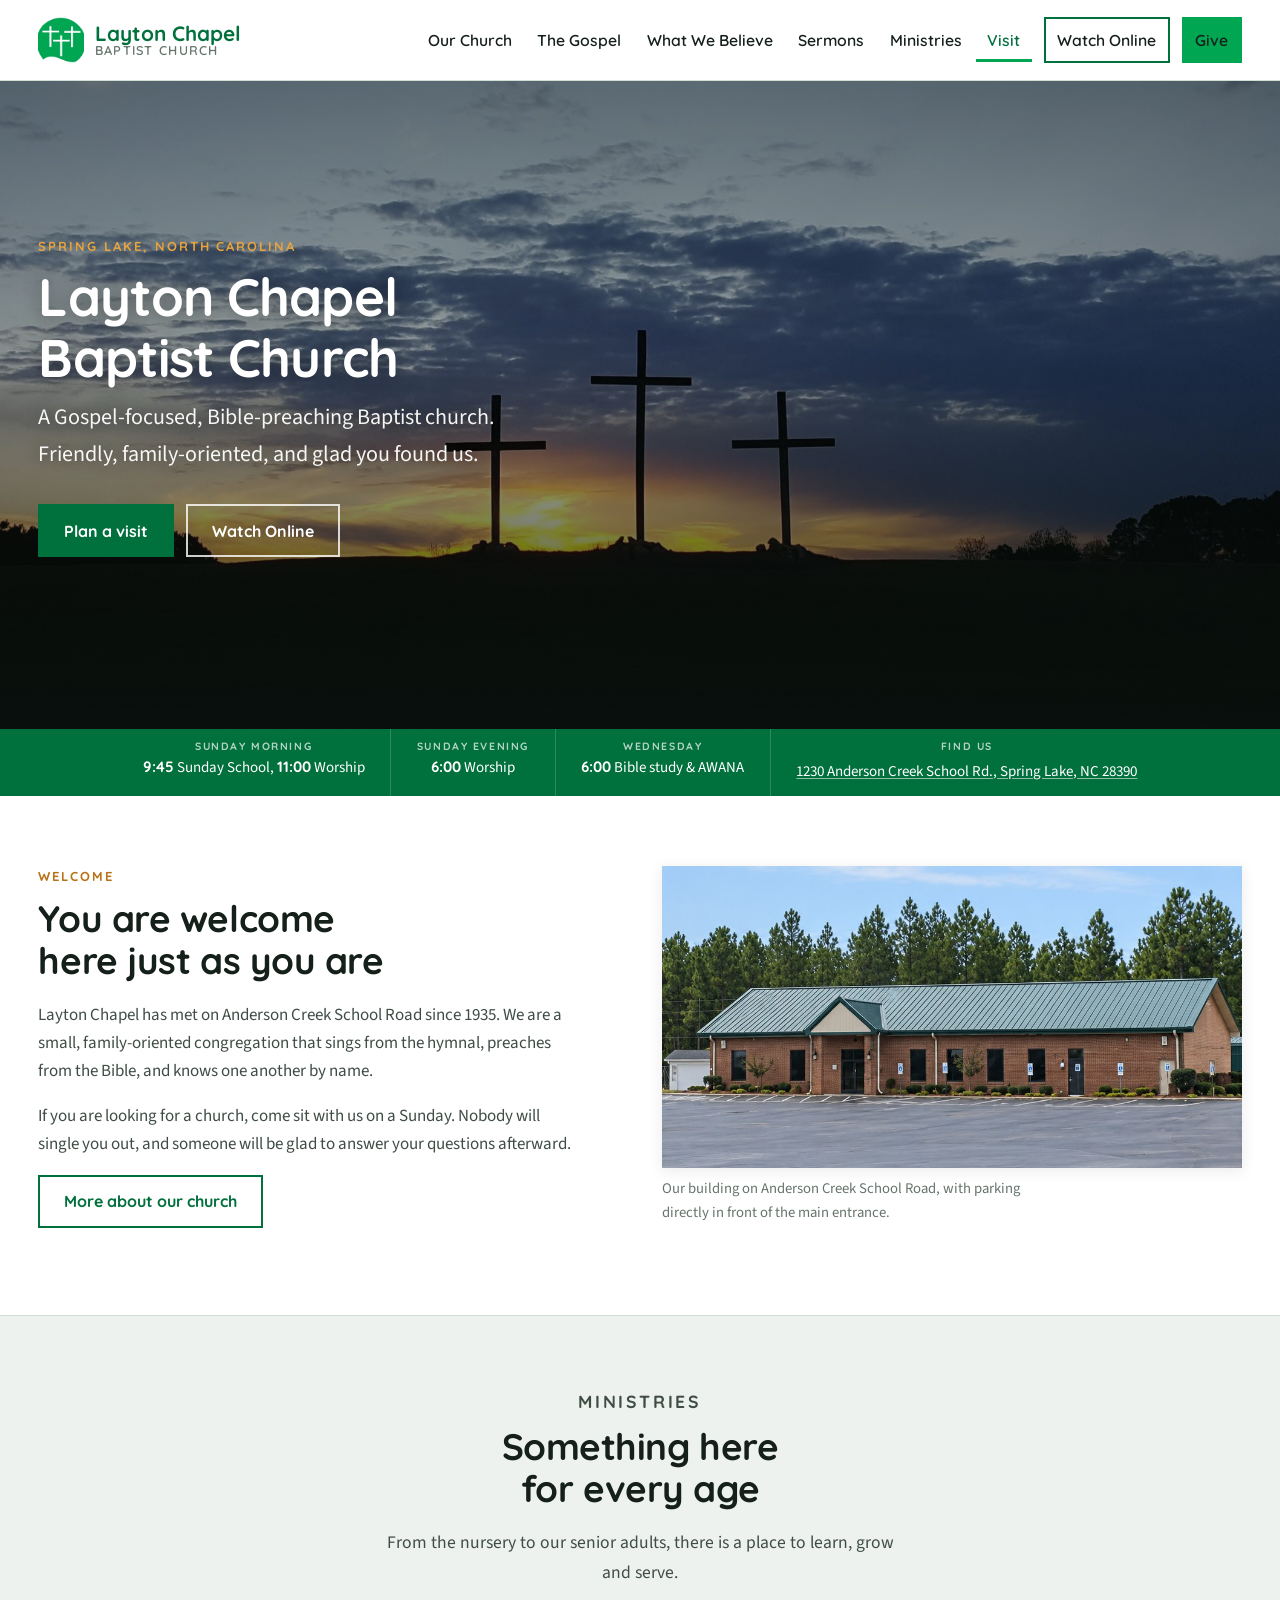
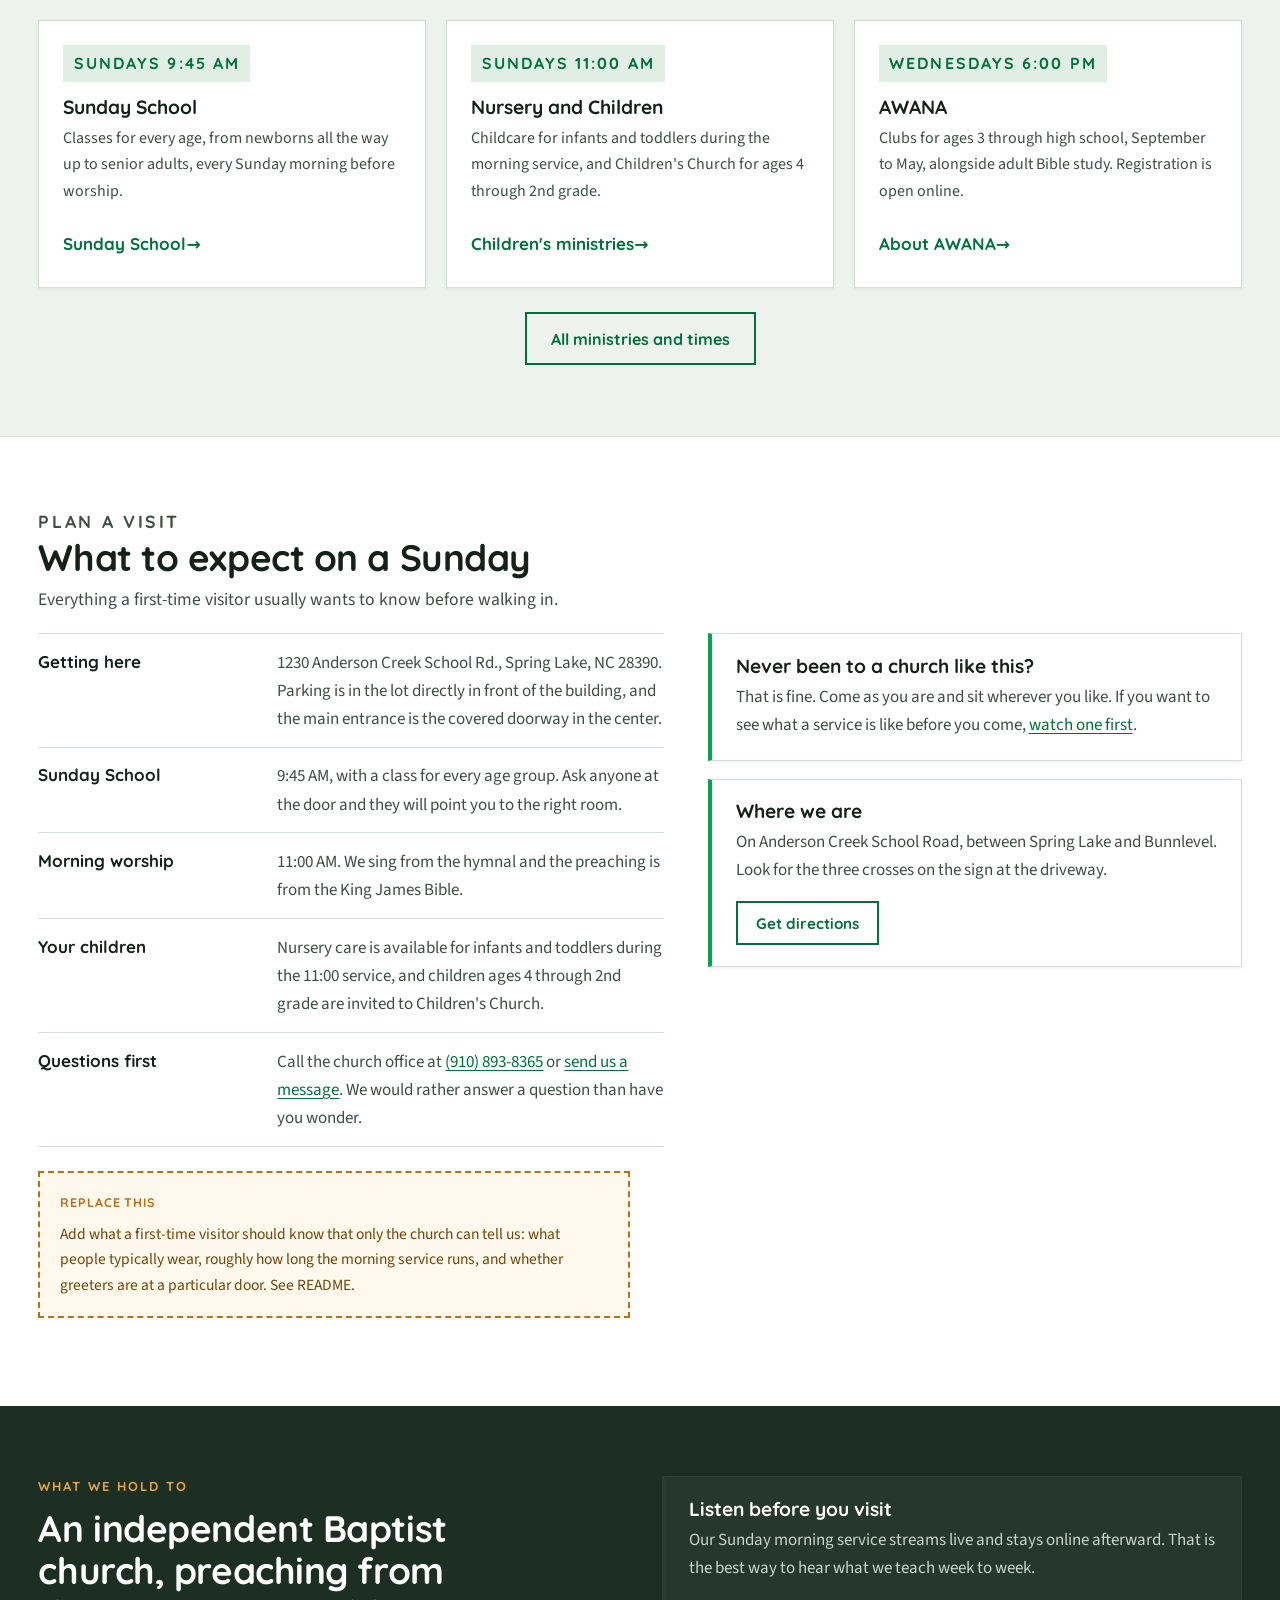
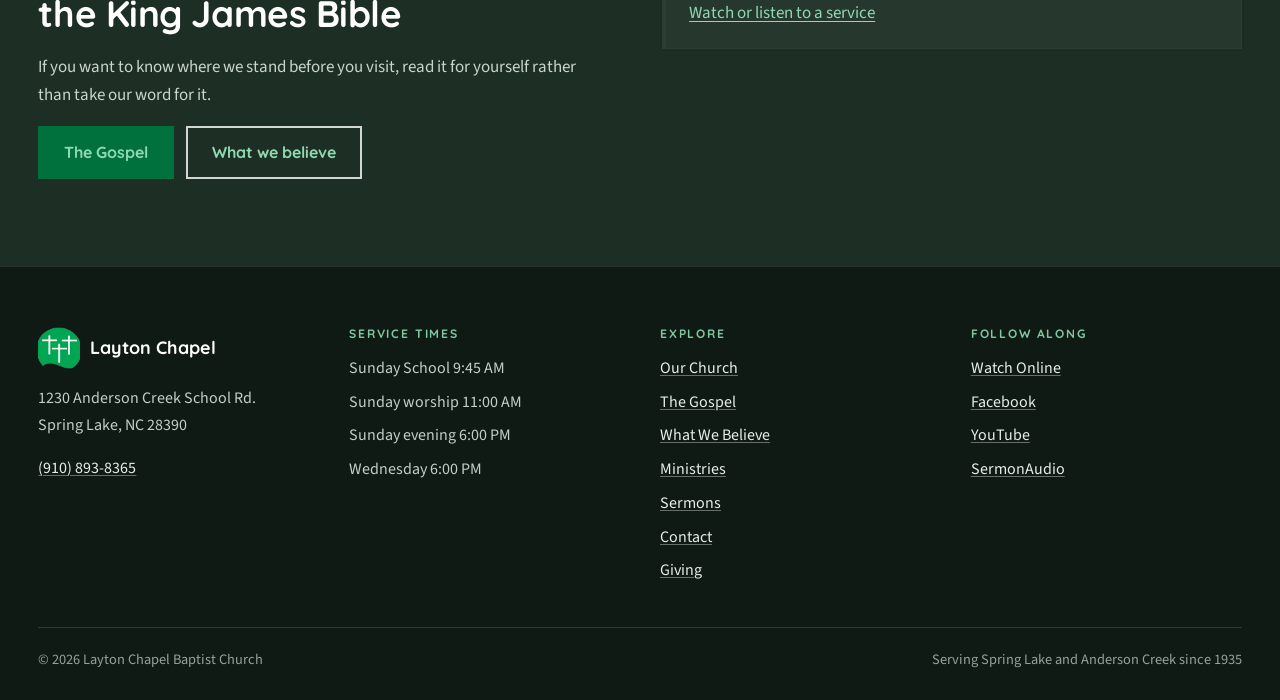
==== index.html @ 48e76364 "Use the new church front photograph on the homepage Replaces the shot cut out of a vignetted Faceboo" ====
<!DOCTYPE html>
<html lang="en">
<head>
<meta charset="utf-8">
<meta name="viewport" content="width=device-width, initial-scale=1">
<meta name="color-scheme" content="light">
<meta name="supported-color-schemes" content="light">
<title>Layton Chapel Baptist Church | Spring Lake, NC</title>
<meta name="description" content="A Gospel-focused, Bible-preaching Baptist church in Spring Lake, North Carolina. Sunday School at 9:45, morning worship at 11:00, evening worship at 6:00, and Wednesday Bible study and AWANA at 6:00.">
<link rel="canonical" href="https://www.laytonchapel.org/">
<meta property="og:type" content="website">
<meta property="og:site_name" content="Layton Chapel Baptist Church">
<meta property="og:title" content="Layton Chapel Baptist Church | Spring Lake, NC">
<meta property="og:description" content="A Gospel-focused, Bible-preaching Baptist church in Spring Lake, North Carolina. Service times, sermons, and how to plan a visit.">
<meta property="og:url" content="https://www.laytonchapel.org/">
<meta property="og:image" content="https://www.laytonchapel.org/img/og-image.jpg">
<meta name="twitter:card" content="summary_large_image">
<meta name="robots" content="noindex"><!-- REVIEW BUILD ONLY. Delete this line on every page before launch. -->
<link rel="icon" href="favicon.ico?v=2" sizes="any">
<link rel="apple-touch-icon" href="img/apple-touch-icon.png?v=2">
<link rel="preconnect" href="https://fonts.googleapis.com">
<link rel="preconnect" href="https://fonts.gstatic.com" crossorigin>
<link rel="stylesheet" href="https://fonts.googleapis.com/css2?family=Quicksand:wght@500;600;700&family=Source+Sans+3:ital,wght@0,400;0,600;0,700;1,400&display=swap">
<link rel="stylesheet" href="style.css?v=10">
<script type="application/ld+json">
{
  "@context": "https://schema.org",
  "@type": "Church",
  "@id": "https://www.laytonchapel.org/#church",
  "name": "Layton Chapel Baptist Church",
  "url": "https://www.laytonchapel.org/",
  "logo": "https://www.laytonchapel.org/img/logo-mark.png",
  "image": "https://www.laytonchapel.org/img/og-image.jpg",
  "telephone": "+1-910-893-8365",
  "foundingDate": "1935",
  "description": "A Gospel-focused, Bible-preaching Baptist church in Spring Lake, North Carolina.",
  "address": {
    "@type": "PostalAddress",
    "streetAddress": "1230 Anderson Creek School Rd.",
    "addressLocality": "Spring Lake",
    "addressRegion": "NC",
    "postalCode": "28390",
    "addressCountry": "US"
  },
  "geo": {
    "@type": "GeoCoordinates",
    "latitude": 35.2782778,
    "longitude": -78.9163153
  },
  "hasMap": "https://maps.google.com/maps?daddr=Layton+Chapel+Baptist+Church+1230+Anderson+Creek+School+Rd.+Spring+Lake,+NC+28390",
  "sameAs": [
    "https://www.youtube.com/@laytonchapelbaptistchurch",
    "https://www.facebook.com/LaytonChapelBaptistChurch/",
    "https://www.sermonaudio.com/broadcasters/lcbc1935"
  ],
  "openingHoursSpecification": [
    { "@type": "OpeningHoursSpecification", "dayOfWeek": "Sunday", "opens": "09:45", "closes": "10:45", "name": "Sunday School for all ages" },
    { "@type": "OpeningHoursSpecification", "dayOfWeek": "Sunday", "opens": "11:00", "closes": "12:15", "name": "Sunday morning worship" },
    { "@type": "OpeningHoursSpecification", "dayOfWeek": "Sunday", "opens": "18:00", "closes": "19:00", "name": "Sunday evening worship" },
    { "@type": "OpeningHoursSpecification", "dayOfWeek": "Wednesday", "opens": "18:00", "closes": "19:30", "name": "Adult Bible study and AWANA" }
  ]
}
</script>
</head>
<body>
<a class="skip-link" href="#main">Skip to content</a>

<header class="site-header">
  <div class="wrap header-inner">
    <a class="brand" href="index.html">
      <img class="brand-mark" src="img/logo-mark.png?v=2" alt="" width="46" height="46">
      <span class="brand-text"><strong>Layton Chapel</strong><span>Baptist Church</span></span>
    </a>
    <button class="nav-toggle" type="button" aria-expanded="false" aria-controls="site-nav" aria-label="Menu">
      <span class="nav-toggle-bars" aria-hidden="true"></span>
    </button>
    <nav class="site-nav" id="site-nav" aria-label="Main">
      <ul>
        <li><a href="our-church.html">Our Church</a></li>
        <li><a href="gospel.html">The Gospel</a></li>
        <li><a href="beliefs.html">What We Believe</a></li>
        <li><a href="sermons.html">Sermons</a></li>
        <li><a href="ministries.html">Ministries</a></li>
        <li><a href="index.html#visit" aria-current="page">Visit</a></li>
        <li class="nav-cta"><a class="btn btn-outline btn-sm watch-online" href="https://www.youtube.com/@laytonchapelbaptistchurch" target="_blank" rel="noopener">Watch Online</a></li>
        <li class="nav-cta"><a class="btn btn-give btn-sm" href="giving.html">Give</a></li>
      </ul>
    </nav>
  </div>
</header>

<main id="main">

  <section class="hero">
    <img class="hero-img" src="img/hero-crosses.jpg" alt="Three crosses standing on a rise at sunset" width="2055" height="1154" fetchpriority="high">
    <div class="hero-shade"></div>
    <div class="wrap hero-inner">
      <p class="eyebrow">Spring Lake, North Carolina</p>
      <h1>Layton Chapel Baptist Church</h1>
      <p class="hero-sub">A Gospel-focused, Bible-preaching Baptist church. Friendly, family-oriented, and glad you found us.</p>
      <div class="btn-row">
        <a class="btn btn-primary" href="#visit">Plan a visit</a>
        <a class="btn btn-ghost watch-online" href="https://www.youtube.com/@laytonchapelbaptistchurch" target="_blank" rel="noopener">Watch Online</a>
      </div>
    </div>
  </section>

  <section class="strip" aria-label="Service times and location">
    <div class="wrap">
      <div class="strip-grid">
        <div class="strip-cell">
          <h3>Sunday morning</h3>
          <p><b>9:45</b> Sunday School, <b>11:00</b> Worship</p>
        </div>
        <div class="strip-cell">
          <h3>Sunday evening</h3>
          <p><b>6:00</b> Worship</p>
        </div>
        <div class="strip-cell">
          <h3>Wednesday</h3>
          <p><b>6:00</b> Bible study &amp; AWANA</p>
        </div>
        <div class="strip-cell">
          <h3>Find us</h3>
          <p><a href="https://maps.google.com/maps?daddr=Layton+Chapel+Baptist+Church+1230+Anderson+Creek+School+Rd.+Spring+Lake,+NC+28390" target="_blank" rel="noopener">1230 Anderson Creek School Rd., Spring Lake, NC 28390</a></p>
        </div>
      </div>
    </div>
  </section>

  <section class="section">
    <div class="wrap split split-even">
      <div>
        <p class="eyebrow">Welcome</p>
        <h2>You are welcome here just as you are</h2>
        <p>Layton Chapel has met on Anderson Creek School Road since 1935. We are a small, family-oriented congregation that sings from the hymnal, preaches from the Bible, and knows one another by name.</p>
        <p>If you are looking for a church, come sit with us on a Sunday. Nobody will single you out, and someone will be glad to answer your questions afterward.</p>
        <div class="btn-row">
          <a class="btn btn-outline" href="our-church.html">More about our church</a>
        </div>
      </div>
      <div class="split-media">
        <figure class="figure">
          <img src="img/church-front.jpg" alt="The front of Layton Chapel Baptist Church, red brick with a green metal roof and a covered center entrance, with the parking lot in front" width="959" height="499" loading="lazy">
          <figcaption>Our building on Anderson Creek School Road, with parking directly in front of the main entrance.</figcaption>
        </figure>
      </div>
    </div>
  </section>

  <section class="section section-offset">
    <div class="wrap">
      <div class="section-head section-head-center">
        <p class="eyebrow">Ministries</p>
        <h2>Something here for every age</h2>
        <p>From the nursery to our senior adults, there is a place to learn, grow and serve.</p>
      </div>
      <div class="cards">
        <article class="card">
          <p class="card-when">Sundays 9:45 AM</p>
          <h3>Sunday School</h3>
          <p>Classes for every age, from newborns all the way up to senior adults, every Sunday morning before worship.</p>
          <a class="card-link" href="ministries.html#sunday-school">Sunday School</a>
        </article>
        <article class="card">
          <p class="card-when">Sundays 11:00 AM</p>
          <h3>Nursery and Children</h3>
          <p>Childcare for infants and toddlers during the morning service, and Children's Church for ages 4 through 2nd grade.</p>
          <a class="card-link" href="ministries.html#children">Children's ministries</a>
        </article>
        <article class="card">
          <p class="card-when">Wednesdays 6:00 PM</p>
          <h3>AWANA</h3>
          <p>Clubs for ages 3 through high school, September to May, alongside adult Bible study. Registration is open online.</p>
          <a class="card-link" href="ministries-awana.html">About AWANA</a>
        </article>
      </div>
      <div class="btn-row center-row mt-2">
        <a class="btn btn-outline" href="ministries.html">All ministries and times</a>
      </div>
    </div>
  </section>

  <section class="section" id="visit">
    <div class="wrap split">
      <div class="split-head">
        <p class="eyebrow">Plan a visit</p>
        <h2>What to expect on a Sunday</h2>
        <p>Everything a first-time visitor usually wants to know before walking in.</p>
      </div>
      <div>
        <dl class="ledger">
          <div class="ledger-row">
            <dt>Getting here</dt>
            <dd><p>1230 Anderson Creek School Rd., Spring Lake, NC 28390. Parking is in the lot directly in front of the building, and the main entrance is the covered doorway in the center.</p></dd>
          </div>
          <div class="ledger-row">
            <dt>Sunday School</dt>
            <dd><p>9:45 AM, with a class for every age group. Ask anyone at the door and they will point you to the right room.</p></dd>
          </div>
          <div class="ledger-row">
            <dt>Morning worship</dt>
            <dd><p>11:00 AM. We sing from the hymnal and the preaching is from the King James Bible.</p></dd>
          </div>
          <div class="ledger-row">
            <dt>Your children</dt>
            <dd><p>Nursery care is available for infants and toddlers during the 11:00 service, and children ages 4 through 2nd grade are invited to Children's Church.</p></dd>
          </div>
          <div class="ledger-row">
            <dt>Questions first</dt>
            <dd><p>Call the church office at <a href="tel:+19108938365">(910) 893-8365</a> or <a href="contact.html">send us a message</a>. We would rather answer a question than have you wonder.</p></dd>
          </div>
        </dl>
        <div class="todo">
          <p><strong>Replace this</strong></p>
          <p>Add what a first-time visitor should know that only the church can tell us: what people typically wear, roughly how long the morning service runs, and whether greeters are at a particular door. See README.</p>
        </div>
      </div>
      <div>
        <div class="callout">
          <h3>Never been to a church like this?</h3>
          <p>That is fine. Come as you are and sit wherever you like. If you want to see what a service is like before you come, <a href="sermons.html">watch one first</a>.</p>
        </div>
        <div class="callout">
          <h3>Where we are</h3>
          <p>On Anderson Creek School Road, between Spring Lake and Bunnlevel. Look for the three crosses on the sign at the driveway.</p>
          <p><a class="btn btn-outline btn-sm" href="https://maps.google.com/maps?daddr=Layton+Chapel+Baptist+Church+1230+Anderson+Creek+School+Rd.+Spring+Lake,+NC+28390" target="_blank" rel="noopener">Get directions</a></p>
        </div>
      </div>
    </div>
  </section>

  <section class="section section-deep">
    <div class="wrap split split-even">
      <div>
        <p class="eyebrow">What we hold to</p>
        <h2>An independent Baptist church, preaching from the King James Bible</h2>
        <p>If you want to know where we stand before you visit, read it for yourself rather than take our word for it.</p>
        <div class="btn-row">
          <a class="btn btn-primary" href="gospel.html">The Gospel</a>
          <a class="btn btn-ghost" href="beliefs.html">What we believe</a>
        </div>
      </div>
      <div>
        <div class="callout">
          <h3>Listen before you visit</h3>
          <p>Our Sunday morning service streams live and stays online afterward. That is the best way to hear what we teach week to week.</p>
          <p><a href="sermons.html">Watch or listen to a service</a></p>
        </div>
      </div>
    </div>
  </section>

</main>

<footer class="site-footer">
  <div class="wrap">
    <div class="footer-grid">
      <div>
        <div class="footer-brand">
          <img src="img/logo-mark.png?v=2" alt="" width="42" height="42">
          <span>Layton Chapel</span>
        </div>
        <p>1230 Anderson Creek School Rd.<br>Spring Lake, NC 28390</p>
        <p><a href="tel:+19108938365">(910) 893-8365</a></p>
      </div>
      <div>
        <h3>Service times</h3>
        <ul>
          <li>Sunday School 9:45 AM</li>
          <li>Sunday worship 11:00 AM</li>
          <li>Sunday evening 6:00 PM</li>
          <li>Wednesday 6:00 PM</li>
        </ul>
      </div>
      <div>
        <h3>Explore</h3>
        <ul>
          <li><a href="our-church.html">Our Church</a></li>
          <li><a href="gospel.html">The Gospel</a></li>
          <li><a href="beliefs.html">What We Believe</a></li>
          <li><a href="ministries.html">Ministries</a></li>
          <li><a href="sermons.html">Sermons</a></li>
          <li><a href="contact.html">Contact</a></li>
          <li><a href="giving.html">Giving</a></li>
        </ul>
      </div>
      <div>
        <h3>Follow along</h3>
        <ul>
          <li><a class="watch-online" href="https://www.youtube.com/@laytonchapelbaptistchurch" target="_blank" rel="noopener">Watch Online</a></li>
          <li><a href="https://www.facebook.com/LaytonChapelBaptistChurch/" target="_blank" rel="noopener">Facebook</a></li>
          <li><a href="https://www.youtube.com/@laytonchapelbaptistchurch" target="_blank" rel="noopener">YouTube</a></li>
          <li><a href="https://www.sermonaudio.com/broadcasters/lcbc1935" target="_blank" rel="noopener">SermonAudio</a></li>
        </ul>
      </div>
    </div>
    <div class="footer-bottom">
      <p>&copy; <span data-year>2026</span> Layton Chapel Baptist Church</p>
      <p>Serving Spring Lake and Anderson Creek since 1935</p>
    </div>
  </div>
</footer>

<script src="main.js?v=5"></script>
</body>
</html>
---- style.css ----
/* ==========================================================================
   Layton Chapel Baptist Church - style.css
   One stylesheet for every page. Design tokens live in :root.
   Bump ?v=N on every <link> to this file in the SAME commit you change it.
   ========================================================================== */

:root{
  color-scheme: light only;

  /* Brand. #00A652 is sampled from the church's own logo mark and wordmark.
     It measures 3.19:1 on white, which FAILS WCAG AA for body text, so it is
     used only as a fill behind white text on large elements. --green is the
     darkened derivative (6.2:1 on white) used for all text and links.
     This split is deliberate. Do not "fix" --green-bright into body copy. */
  --green-bright:#00A652;
  --green:#00703C;
  --green-dark:#005730;

  /* Warm accent, taken from the sunset in the hero photograph. */
  --gold:#B87214;
  --gold-light:#E8A33D;

  --ink:#16201A;
  --body:#3F4D45;
  --muted:#66756C;
  --line:#D3DED7;
  --line-soft:#E3EBE5;
  --white:#FFFFFF;

  /* Three section grounds, deliberately far enough apart to read as different
     bands rather than as a rendering accident. Plus one dark band. */
  --offset:#EDF2EE;
  --tint:#E1EEE6;
  --deep:#1D2E24;      /* dark section bands */
  --deep-soft:#26382D; /* cards sitting on a dark band */
  --footer:#101A14;    /* deliberately darker than --deep, so a closing
                          dark section does not merge into the footer */

  --shadow-sm:0 1px 3px rgba(22,32,26,.07);
  --shadow:0 3px 14px rgba(22,32,26,.09);
  --shadow-lg:0 10px 34px rgba(22,32,26,.14);

  --display:"Quicksand",'Trebuchet MS',system-ui,sans-serif;
  --sans:"Source Sans 3",'Segoe UI',system-ui,-apple-system,sans-serif;

  --maxw:1560px;
  --maxw-doc:1140px;
  --prose:68ch;
  /* Square corners throughout. Pills and rounded cards read as softer and
     busier; square edges suit a plain brick church building and keep the
     grid lines reading as a grid. */
  --radius:0;
}

/* iOS Safari inverts pages that do not lock the scheme, which turns this
   site into unreadable dark-on-dark. Keep this block and the two
   color-scheme metas in every page. */
@media (prefers-color-scheme: dark){
  :root{
    color-scheme: light only;
    --white:#FFFFFF;
    --offset:#EDF2EE;
    --tint:#E1EEE6;
    --ink:#16201A;
    --body:#3F4D45;
  }
  html,body{background:#FFFFFF;color:#3F4D45}
}

*,*::before,*::after{box-sizing:border-box}

html{-webkit-text-size-adjust:100%;scroll-behavior:smooth}
@media (prefers-reduced-motion: reduce){
  html{scroll-behavior:auto}
  *{animation-duration:.001ms!important;animation-iteration-count:1!important;transition-duration:.001ms!important}
}

body{
  margin:0;
  background:var(--white);
  color:var(--body);
  font-family:var(--sans);
  font-size:1.0625rem;
  line-height:1.66;
  -webkit-font-smoothing:antialiased;
}

img{max-width:100%;height:auto;display:block}

.wrap{width:min(94%,var(--maxw));margin-inline:auto}
/* Text-led pages use a narrower shell so lines do not strand at the far left
   of a 1560px container with nothing to their right. */
.wrap-doc{width:min(94%,var(--maxw-doc))}
.narrow{max-width:var(--prose)}
.measure{max-width:var(--prose);margin-inline:auto}

h1,h2,h3,h4{font-family:var(--display);color:var(--ink);line-height:1.16;margin:0 0 .5em;text-wrap:balance}
h1{font-size:clamp(2.05rem,4.7vw,3.3rem);font-weight:700;letter-spacing:-.017em}
h2{font-size:clamp(1.6rem,2.9vw,2.3rem);font-weight:700;letter-spacing:-.012em}
h3{font-size:1.2rem;font-weight:700}
h4{font-size:1.0625rem;font-weight:700}

p,ul,ol{margin:0 0 1.05rem}
p,li{max-width:var(--prose)}
li{margin-bottom:.4rem}

a{color:var(--green);text-decoration-thickness:1px;text-underline-offset:.15em}
a:hover{color:var(--green-dark)}

:focus-visible{outline:3px solid var(--gold);outline-offset:2px}

/* The header is sticky, so an in-page anchor would otherwise land with its
   heading tucked underneath it. Every jump target clears the header and
   arrives at the top of its own section. */
[id]{scroll-margin-top:96px}
@media (max-width:1150px){[id]{scroll-margin-top:88px}}

.eyebrow{
  font-family:var(--display);font-weight:700;font-size:.8125rem;
  letter-spacing:.15em;text-transform:uppercase;color:var(--gold);
  margin:0 0 .55rem;max-width:none;
}

/* ---------- buttons ---------- */

.btn{
  display:inline-flex;align-items:center;justify-content:center;gap:.5rem;
  min-height:48px;padding:.7rem 1.5rem;
  font-family:var(--display);font-weight:700;font-size:1rem;
  border-radius:0;border:2px solid transparent;
  text-decoration:none;cursor:pointer;
  transition:background-color .15s ease,color .15s ease,border-color .15s ease;
}
.btn-primary{background:var(--green);color:var(--white)}
.btn-primary:hover{background:var(--green-dark);color:var(--white)}
.btn-ghost{background:transparent;color:var(--white);border-color:rgba(255,255,255,.8)}
.btn-ghost:hover{background:rgba(255,255,255,.16);color:var(--white);border-color:#fff}
.btn-outline{background:transparent;color:var(--green);border-color:var(--green)}
.btn-outline:hover{background:var(--tint);color:var(--green-dark)}
.btn-sm{min-height:44px;padding:.45rem 1.15rem;font-size:.95rem}
.btn-give{background:var(--green-bright);color:var(--white)}
.btn-give:hover{background:var(--green);color:var(--white)}
.btn-row{display:flex;flex-wrap:wrap;gap:.7rem;margin:0 0 1.05rem;max-width:none}
.center-row{justify-content:center;margin-bottom:0}

/* ---------- live service indicator ----------
   Same behaviour as hope-website-repo: any .watch-online link becomes a
   pulsing "Watch Live" during a service window, and deep-links to the actual
   stream when the Worker confirms one. main.js owns the logic. */
.live-dot{
  display:inline-block;width:9px;height:9px;border-radius:50%;
  background:currentColor;flex:0 0 auto;
  animation:livePulse 1.3s ease-in-out infinite;
}
@keyframes livePulse{0%,100%{opacity:1}50%{opacity:.28}}
.btn.watch-online.is-live{background:#B3261E;border-color:#B3261E;color:var(--white)}
.btn.watch-online.is-live:hover{background:#8F1D17;border-color:#8F1D17}
.site-footer .watch-online.is-live{color:#FF9A90;font-weight:700}

/* ---------- header ---------- */

.site-header{
  background:var(--white);
  border-bottom:1px solid var(--line);
  position:sticky;top:0;z-index:60;
}
.header-inner{display:flex;align-items:center;gap:1rem;min-height:80px}

.brand{display:flex;align-items:center;gap:.65rem;text-decoration:none;padding:.35rem 0;margin-right:auto}
.brand-mark{width:46px;height:46px;flex:0 0 auto}
.brand-text{display:flex;flex-direction:column;font-family:var(--display);line-height:1.08}
.brand-text strong{font-size:1.3rem;font-weight:700;color:var(--green)}
.brand-text span{font-size:.8rem;font-weight:600;letter-spacing:.1em;text-transform:uppercase;color:var(--muted)}

.nav-toggle{
  display:none;
  width:48px;height:48px;flex:0 0 auto;
  background:var(--white);border:1px solid var(--line);
  cursor:pointer;position:relative;
}
.nav-toggle-bars,.nav-toggle-bars::before,.nav-toggle-bars::after{
  position:absolute;left:50%;width:22px;height:2.5px;margin-left:-11px;
  background:var(--green);border-radius:2px;content:"";
}
.nav-toggle-bars{top:50%;margin-top:-1.25px}
.nav-toggle-bars::before{top:-7px;left:0;margin-left:0}
.nav-toggle-bars::after{top:7px;left:0;margin-left:0}
.nav-toggle[aria-expanded="true"] .nav-toggle-bars{background:transparent}
.nav-toggle[aria-expanded="true"] .nav-toggle-bars::before{transform:translateY(7px) rotate(45deg)}
.nav-toggle[aria-expanded="true"] .nav-toggle-bars::after{transform:translateY(-7px) rotate(-45deg)}

.site-nav ul{display:flex;align-items:center;gap:.15rem;list-style:none;margin:0;padding:0}
.site-nav li{margin:0;max-width:none}
.site-nav a{
  display:flex;align-items:center;min-height:44px;padding:.5rem .72rem;
  font-family:var(--display);font-weight:600;font-size:.985rem;
  color:var(--ink);text-decoration:none;white-space:nowrap;
}
.site-nav a:hover{background:var(--tint);color:var(--green-dark)}
.site-nav a[aria-current="page"]{color:var(--green);box-shadow:inset 0 -3px 0 var(--green-bright)}
.site-nav .nav-cta{margin-left:.6rem}
.site-nav .nav-cta:first-of-type{margin-left:.9rem}
.site-nav .nav-cta a{box-shadow:none}
.site-nav .nav-cta a:hover{background:var(--tint)}
.site-nav .nav-cta a.btn-give:hover{background:var(--green)}
.site-nav .nav-cta a.watch-online.is-live:hover{background:#8F1D17}

@media (max-width:1150px){
  .nav-toggle{display:block}
  .site-nav{
    position:absolute;left:0;right:0;top:100%;
    background:var(--white);border-bottom:1px solid var(--line);
    box-shadow:var(--shadow-lg);
    display:none;
  }
  .site-nav.open{display:block}
  .site-nav ul{flex-direction:column;align-items:stretch;gap:0;width:min(94%,var(--maxw));margin-inline:auto;padding:.5rem 0 1.1rem}
  .site-nav a{min-height:52px;padding:.75rem .25rem;border-bottom:1px solid var(--line-soft);border-radius:0;font-size:1.05rem}
  .site-nav a[aria-current="page"]{box-shadow:inset 3px 0 0 var(--green-bright);padding-left:.75rem}
  .site-nav .nav-cta,.site-nav .nav-cta:first-of-type{margin:.85rem .25rem 0}
  .site-nav .nav-cta a{justify-content:center;border-bottom:0;min-height:48px}
}

/* ---------- hero ---------- */

.hero{position:relative;background:var(--deep);overflow:hidden;display:flex;align-items:center;min-height:clamp(460px,72vh,720px)}
.hero-img{
  position:absolute;inset:0;width:100%;height:100%;
  object-fit:cover;object-position:center 60%;
}
.hero-shade{position:absolute;inset:0;background:linear-gradient(180deg,rgba(9,17,12,.5) 0%,rgba(9,17,12,.3) 42%,rgba(9,17,12,.8) 100%)}
/* No width here. .hero-inner is used together with .wrap, and a width
   declaration at the same specificity later in the file would override
   .wrap and flush the hero copy against the left edge of the screen. */
.hero-inner{position:relative;padding:clamp(3rem,7vw,5rem) 0}
.hero h1{color:var(--white);max-width:22ch;margin-bottom:.65rem;text-shadow:0 2px 20px rgba(0,0,0,.4)}
.hero .hero-sub{
  color:rgba(255,255,255,.95);font-size:clamp(1.1rem,2vw,1.38rem);
  max-width:44ch;margin:0 0 2rem;text-shadow:0 1px 14px rgba(0,0,0,.45);
}
.hero .eyebrow{color:var(--gold-light)}

/* ---------- service times strip ----------
   Deliberately compact. It sits directly under the hero and its job is to be
   scanned in two seconds, not to occupy a screen of its own. */
.strip{background:var(--green);color:var(--white)}
/* Flex, not grid, and centred as a group. Equal grid tracks forced the long
   address to wrap onto a second line while the short cells sat half empty.
   Letting each cell take only the width its own line needs keeps all four on
   one row and centres the set under the hero. */
.strip-grid{
  display:flex;flex-wrap:wrap;justify-content:center;align-items:stretch;
  margin-inline:auto;
}
.strip-cell{
  flex:0 1 auto;text-align:center;
  padding:.6rem 1.6rem;border-right:1px solid rgba(255,255,255,.18);
}
.strip-cell:last-child{border-right:0}
.strip-cell h3{
  font-size:.66rem;letter-spacing:.15em;text-transform:uppercase;
  color:rgba(255,255,255,.7);margin:0 0 .15rem;font-weight:700;line-height:1.4;
}
.strip-cell p{margin:0;color:var(--white);font-size:.94rem;line-height:1.4;max-width:none}
.strip-cell b{font-family:var(--display);font-weight:700}
.strip-cell a{
  color:var(--white);text-decoration:underline;text-decoration-color:rgba(255,255,255,.55);
  display:inline-block;padding-block:.3rem;
}
.strip-cell a:hover{color:var(--white);text-decoration-color:#fff}
/* One line per cell once there is room for all four across. Below that the
   nowrap is released and the cells stack, so nothing ever overflows. */
@media (min-width:900px){
  .strip-cell p{white-space:nowrap}
}
@media (max-width:899px){
  .strip-grid{flex-direction:column;align-items:center}
  .strip-cell{
    width:100%;max-width:460px;padding:.7rem 0;
    border-right:0;border-bottom:1px solid rgba(255,255,255,.18);
  }
  .strip-cell:last-child{border-bottom:0}
}

/* ---------- sections ---------- */

.section{padding:clamp(3rem,5.5vw,4.75rem) 0}
.section-tight{padding:clamp(2rem,3.5vw,3rem) 0}
.section-offset{background:var(--offset);border-block:1px solid var(--line)}
.section-tint{background:var(--tint);border-block:1px solid #CFE2D6}
.section-deep{background:var(--deep);color:#C8D5CD}
.section-deep h1,.section-deep h2,.section-deep h3{color:var(--white)}
.section-deep p,.section-deep li{color:#C8D5CD}
.section-deep .eyebrow{color:var(--gold-light)}
.section-deep a{color:#8FD9B0}
.section-deep a:hover{color:#B6E9CD}

.section-head{margin-bottom:2.1rem}
.section-head p{color:var(--body);font-size:1.1rem}
.section-head-center{margin-inline:auto;text-align:center;max-width:64ch}
.section-head-center p{margin-inline:auto}

/* ---------- layout: two columns under a shared heading ----------
   .split-head spans the full width, then the columns start level with each
   other beneath it. Without it the right column floats up beside the heading
   and reads as unrelated. */
/* Row gap is deliberately much smaller than the column gap. The columns sit
   directly under .split-head rather than floating away from the heading
   they belong to. */
.split{display:grid;grid-template-columns:1fr;
  column-gap:clamp(1.4rem,3.5vw,2.75rem);row-gap:1.15rem;align-items:start}
.split-head{grid-column:1/-1;margin:0}
.split-head h2{margin-bottom:.4rem}
.split-head p{color:var(--body);font-size:1.1rem;margin-bottom:0}
@media (min-width:920px){
  .split{grid-template-columns:1.08fr .92fr}
  .split-even{grid-template-columns:1fr 1fr}
  .split-wide{grid-template-columns:1.35fr .65fr}
  /* No .split-media-first helper. Reordering with `order` also reorders
     .split-head, which then lands underneath the media instead of above
     both columns. Put the media div first in the markup instead. */
}
.split-media img{border-radius:var(--radius);box-shadow:var(--shadow)}
.figure{margin:0}
/* A supplied logo, not a photograph. Held to its own pixel width so it is
   never upscaled to fill a column, and centred in whatever space is left. */
.logo-art{max-width:min(100%,480px);margin-inline:auto}
.figure figcaption{font-size:.92rem;color:var(--muted);margin-top:.55rem;max-width:52ch}

/* ---------- layout: document page with a side rail ----------
   Used by the text-led pages. The rail carries the standing calls to action so
   the right half of a wide screen is doing something. */
.doc{display:grid;grid-template-columns:1fr;gap:clamp(1.75rem,4vw,3.25rem);align-items:start}
@media (min-width:1000px){
  .doc{grid-template-columns:minmax(0,1fr) 320px}
  .doc-rail{position:sticky;top:104px}
}
/* The rail is narrow. Two buttons side by side wrap onto separate rows at
   their own natural widths, which reads as a mistake. Stack them and let
   them fill the box so every control in the rail is the same width. */
.doc-rail{min-width:0}
.doc-rail .callout{max-width:100%}
.doc-rail .btn-row{flex-direction:column;align-items:stretch;gap:.55rem}
.doc-rail .btn-row .btn{width:100%}
.doc-body > *{max-width:var(--prose)}
.doc-body > .ledger,.doc-body > .values,.doc-body > .btn-row,.doc-body > .verse{max-width:none}
.doc-rail > * + *{margin-top:1rem}

/* ---------- cards ---------- */

/* Three across, always, so six cards fall 3 and 3 and never leave one card
   stranded on a row of its own. Cards stretch to fill the width they are
   given rather than being capped at a minmax width. */
.cards{display:grid;grid-template-columns:repeat(3,minmax(0,1fr));gap:1.25rem}
@media (max-width:980px){.cards{grid-template-columns:repeat(2,minmax(0,1fr));gap:1.1rem}}
@media (max-width:620px){.cards{grid-template-columns:minmax(0,1fr)}}
.card{
  background:var(--white);border:1px solid var(--line);border-radius:var(--radius);
  padding:1.5rem 1.5rem 1.35rem;box-shadow:var(--shadow-sm);
  display:flex;flex-direction:column;
}
.card > *{max-width:none}
.card-when{
  font-family:var(--display);font-weight:700;font-size:.72rem;
  letter-spacing:.13em;text-transform:uppercase;color:var(--green);
  background:var(--tint);padding:.3rem .65rem;
  align-self:flex-start;margin:0 0 .8rem;
}
.card h3{margin-bottom:.4rem}
.card p{font-size:1rem;margin-bottom:.9rem}
.card p:last-of-type{margin-bottom:1.1rem}
.card .card-link{
  margin-top:auto;font-family:var(--display);font-weight:700;text-decoration:none;
  display:inline-flex;align-items:center;min-height:44px;
}
.card .card-link:hover{text-decoration:underline}
.card .card-link::after{content:" \2192"}

/* Ledger rows: label and value pairs. */
.ledger{border-top:1px solid var(--line);margin:0 0 1.5rem;max-width:none}
.ledger-row{
  display:grid;grid-template-columns:1fr;gap:.1rem .5rem;
  padding:.85rem 0;border-bottom:1px solid var(--line);
}
@media (min-width:620px){
  .ledger-row{grid-template-columns:minmax(140px,215px) minmax(0,1fr);gap:.5rem 1.5rem;align-items:baseline}
}
.ledger-row dt{font-family:var(--display);font-weight:700;color:var(--ink)}
.ledger-row dd{margin:0;color:var(--body)}
.ledger-row dd p{margin:0 0 .45rem;max-width:62ch}
.ledger-row dd p:last-child{margin-bottom:0}
.ledger-tight .ledger-row{padding:.6rem 0}

/* ---------- prose ---------- */

.prose h2{margin-top:2.3rem}
.prose h2:first-child,.prose > .eyebrow + h2{margin-top:0}
.prose h3{margin-top:1.8rem;color:var(--green)}
.prose .lead{font-size:1.16rem;color:var(--ink)}

/* Core values. Nine statements, three across, so they fall 3-3-3 and each
   one fills the column it is given. An earlier version capped each item at
   56ch inside a much wider column, which left a large dead gutter down the
   middle of the page. Do not put a max-width back on the item.

   The green rule and the short label do the visual work. The label is an
   added affordance, not the church's wording; the statement beneath it is
   verbatim and stays that way. */
.values{
  list-style:none;padding:0;margin:0;max-width:none;
  display:grid;grid-template-columns:repeat(3,minmax(0,1fr));gap:2.25rem 2.25rem;
}
@media (max-width:1080px){.values{grid-template-columns:repeat(2,minmax(0,1fr));gap:2rem}}
@media (max-width:680px){.values{grid-template-columns:minmax(0,1fr);gap:1.75rem}}
.values li{
  margin:0;max-width:none;padding:1.05rem 0 0;
  border-top:3px solid var(--green-bright);font-size:1rem;line-height:1.6;
}
.values .value-label{
  display:block;font-family:var(--display);font-weight:700;font-size:.72rem;
  letter-spacing:.14em;text-transform:uppercase;color:var(--green);
  margin:0 0 .5rem;
}
.values li strong{color:var(--ink)}

/* Scripture blocks on the gospel page. */
.verse{
  border-left:4px solid var(--green-bright);background:var(--white);
  box-shadow:var(--shadow-sm);
  padding:1.15rem 1.35rem;margin:0 0 1.1rem;max-width:66ch;
}
.verse p{margin:0;font-size:1.08rem;color:var(--ink)}
.verse cite{
  display:block;margin-top:.5rem;font-style:normal;
  font-family:var(--display);font-weight:700;font-size:.82rem;
  letter-spacing:.1em;text-transform:uppercase;color:var(--green);
}

/* ---------- callouts and placeholders ---------- */

.callout{
  border:1px solid var(--line);border-left:4px solid var(--green-bright);
  background:var(--white);box-shadow:var(--shadow-sm);
  padding:1.3rem 1.45rem;
  margin:0 0 1.1rem;max-width:74ch;
}
.callout > *{max-width:none}
.callout h3{margin-bottom:.35rem}
.callout p:last-child{margin-bottom:0}
.section-offset .callout,.section-tint .callout{background:var(--white)}
.section-deep .callout{background:var(--deep-soft);border-color:#2C3D33}

/* A visible, deliberately obvious placeholder. Every one of these is listed
   in README.md. Delete the block, not just the styling, when it is filled. */
.todo{
  border:2px dashed var(--gold);background:#FFF8EC;
  padding:1.05rem 1.25rem;
  margin:0 0 1.1rem;max-width:74ch;
}
.todo > *{max-width:none}
.todo p{margin:0 0 .4rem;color:#6F460A;font-size:.97rem}
.todo p:last-child{margin-bottom:0}
.todo strong{font-family:var(--display);letter-spacing:.07em;text-transform:uppercase;font-size:.78rem;color:var(--gold)}
.todo code{background:#F3E3C7;color:#5A390A;padding:1px 5px;font-size:.9em}

/* ---------- sermons page ----------
   Namespaced slib- and lifted from hope-website-repo so both church sites
   behave the same way. The grid is populated by main.js from the Worker. */
.slib-live{background:var(--deep);color:#C8D5CD;padding:clamp(2rem,4vw,3rem) 0;border-bottom:1px solid #263429}
.slib-live h2{color:var(--white);display:flex;align-items:center;gap:.55rem;justify-content:center}
.slib-live .live-label{color:#FF9A90}
.slib-live-player{max-width:1000px;margin-inline:auto}

.slib-grid{display:grid;grid-template-columns:repeat(3,minmax(0,1fr));gap:1.75rem 1.5rem}
@media (max-width:900px){.slib-grid{grid-template-columns:repeat(2,minmax(0,1fr));gap:1.4rem 1.15rem}}
@media (max-width:560px){.slib-grid{grid-template-columns:1fr}}
.slib-note{grid-column:1/-1;text-align:center;color:var(--muted);padding:2.25rem 1rem;max-width:none}
.slib-note a{font-weight:600}
.slib-card{display:flex;flex-direction:column}
.slib-thumb{
  position:relative;display:block;width:100%;padding:0;border:0;
  background:var(--deep);cursor:pointer;overflow:hidden;
  box-shadow:var(--shadow-sm);transition:box-shadow .22s ease,transform .22s ease;
}
.slib-card:hover .slib-thumb{box-shadow:var(--shadow-lg);transform:translateY(-3px)}
.slib-thumb img{width:100%;aspect-ratio:16/9;object-fit:cover;display:block}
.slib-play{
  position:absolute;top:50%;left:50%;transform:translate(-50%,-50%);
  width:56px;height:56px;background:rgba(0,87,48,.85);
  display:flex;align-items:center;justify-content:center;
  transition:background .22s ease,transform .22s ease;
}
.slib-thumb:hover .slib-play{background:var(--green-bright);transform:translate(-50%,-50%) scale(1.08)}
.slib-play::after{
  content:"";border-style:solid;border-width:9px 0 9px 15px;
  border-color:transparent transparent transparent #fff;margin-left:4px;
}
.slib-meta{padding:.8rem .15rem 0}
.slib-title{
  font-family:var(--display);font-weight:700;font-size:1.02rem;color:var(--ink);
  line-height:1.32;margin:0 0 .2rem;max-width:none;
}
.slib-date{margin:0;font-size:.9rem;color:var(--muted);max-width:none}
.slib-player{position:relative;width:100%;aspect-ratio:16/9;overflow:hidden;background:#000}
.slib-player iframe{position:absolute;inset:0;width:100%;height:100%;border:0}
.slib-player:fullscreen{width:100vw;height:100vh}
.slib-actions{margin-top:2.1rem;display:flex;flex-wrap:wrap;justify-content:center;gap:.9rem 1.25rem;align-items:center}

/* On a touch screen there is no hover to leave, so a :hover transform stays
   stuck after a tap and the card sits permanently lifted. Cancel the motion
   for pointers that cannot hover. */
@media (hover: none){
  .slib-card:hover .slib-thumb{transform:none;box-shadow:var(--shadow-sm)}
  .slib-thumb:hover .slib-play{transform:translate(-50%,-50%);background:rgba(0,87,48,.85)}
  .slib-thumb:active .slib-play{background:var(--green-bright)}
  .btn:hover,.card:hover{transform:none}
}

/* ---------- forms ---------- */

.form{max-width:640px}
.field{margin-bottom:1rem}
.field label{display:block;font-family:var(--display);font-weight:700;color:var(--ink);margin-bottom:.32rem}
.field input,.field select,.field textarea{
  width:100%;min-height:48px;padding:.7rem .85rem;
  font-family:var(--sans);font-size:1rem;color:var(--ink);
  background:var(--white);border:1px solid var(--line);
}
.field textarea{min-height:150px;resize:vertical}
.field input:focus,.field select:focus,.field textarea:focus{border-color:var(--green);outline:3px solid var(--gold);outline-offset:1px}
.field-hint{font-size:.9rem;color:var(--muted);margin:.3rem 0 1rem}

/* ---------- footer ---------- */

.site-footer{
  background:var(--footer);color:#C1CFC7;
  padding:clamp(2.5rem,5vw,3.75rem) 0 1.75rem;
  border-top:1px solid rgba(255,255,255,.09);
}
.footer-grid{display:grid;grid-template-columns:repeat(auto-fit,minmax(215px,1fr));gap:2rem 2.5rem}
.site-footer h3{
  font-size:.76rem;letter-spacing:.15em;text-transform:uppercase;
  color:#7FC79E;margin:0 0 .85rem;font-weight:700;
}
.site-footer p,.site-footer li{color:#C1CFC7;font-size:1rem;max-width:38ch}
.site-footer a{color:#E7EEE9;text-decoration-color:rgba(231,238,233,.4)}
.site-footer a:hover{color:var(--white);text-decoration-color:#fff}
.site-footer ul{list-style:none;padding:0;margin:0}
.site-footer li{margin-bottom:.45rem}
.site-footer .watch-online{display:inline-flex;align-items:center;gap:.45rem}
.footer-brand{display:flex;align-items:center;gap:.6rem;margin-bottom:1rem}
.footer-brand img{width:42px;height:42px}
.footer-brand span{font-family:var(--display);font-weight:700;font-size:1.12rem;color:var(--white)}
.footer-bottom{
  border-top:1px solid rgba(255,255,255,.13);margin-top:2.25rem;padding-top:1.25rem;
  display:flex;flex-wrap:wrap;gap:.5rem 1.5rem;justify-content:space-between;
}
.footer-bottom p{margin:0;font-size:.9rem;color:#93A399;max-width:none}

.skip-link{
  position:absolute;left:-9999px;top:0;z-index:200;
  background:var(--green);color:var(--white);padding:.75rem 1.25rem;
  font-family:var(--display);font-weight:700;
}
.skip-link:focus{left:0;color:var(--white)}

/* ---------- interior page header ---------- */

/* The church's own sunset photograph, cropped to a 3:1 strip. Set as a
   background rather than an <img> because it is decorative: it carries no
   information a screen reader needs, and this way it is one rule instead of
   markup repeated across nine pages. The gradient is part of the same
   shorthand, so the scrim can never go missing and leave white text on a
   bright sky. */
.page-head{
  background:
    linear-gradient(180deg,rgba(9,15,11,.68) 0%,rgba(9,15,11,.56) 45%,rgba(9,15,11,.82) 100%),
    url("img/page-banner.jpg") center 58% / cover no-repeat,
    var(--deep);
  padding:clamp(2.6rem,5.2vw,4rem) 0;
}
.page-head h1{margin-bottom:.4rem;color:var(--white);text-shadow:0 2px 18px rgba(0,0,0,.5)}
.page-head p{
  font-size:1.15rem;color:rgba(255,255,255,.95);max-width:58ch;margin:0;
  text-shadow:0 1px 14px rgba(0,0,0,.5);
}
.page-head .eyebrow{color:var(--gold-light);text-shadow:0 1px 10px rgba(0,0,0,.55)}
.page-head a{color:#B6E9CD}
.page-head a:hover{color:var(--white)}

/* ---------- misc ---------- */

.linklist{list-style:none;padding:0;margin:0 0 1.25rem;max-width:none}
.linklist li{margin-bottom:.15rem}
.linklist a{display:inline-flex;align-items:center;min-height:44px}
.gallery{display:grid;grid-template-columns:repeat(auto-fit,minmax(300px,1fr));gap:1rem}
.gallery img{border-radius:var(--radius);box-shadow:var(--shadow-sm);width:100%}
/* Off the screen but still read aloud. Used for the "opens in a new tab"
   note main.js appends to every off-site link. Not display:none, which would
   hide it from screen readers too. */
.visually-hidden{
  position:absolute;width:1px;height:1px;margin:-1px;padding:0;
  overflow:hidden;clip:rect(0 0 0 0);clip-path:inset(50%);white-space:nowrap;border:0;
}
.center{text-align:center}
.mt-1{margin-top:.75rem}
.mt-2{margin-top:1.5rem}
.nowrap{white-space:nowrap}

/* ---------- print ----------
   Someone printing this page is almost certainly taking the address, the
   service times, or the statement of faith to somebody who is not online.
   Strip the furniture, keep the words, and spell out link targets. */
@media print{
  :root{--maxw:100%;--maxw-doc:100%}
  body{background:#fff;color:#000;font-size:11.5pt;line-height:1.45}
  .site-header,.nav-toggle,.site-nav,.skip-link,.hero-img,.hero-shade,
  .slib-live,.slib-grid,.slib-actions,.todo,.btn,.btn-row,
  .site-footer .footer-bottom{display:none!important}
  .hero{background:#fff;min-height:0;padding:0}
  .hero h1,.hero .hero-sub,.hero .eyebrow{color:#000;text-shadow:none}
  .hero-inner{padding:0 0 1rem}
  .section,.section-tight,.page-head{padding:.75rem 0;background:#fff!important;border:0}
  .section-deep,.section-deep h2,.section-deep p,.section-deep li{background:#fff!important;color:#000!important}
  .strip{background:#fff;color:#000;border:1pt solid #000}
  .strip-cell,.strip-cell p,.strip-cell b,.strip-cell h3,.strip-cell a{color:#000;border-color:#999}
  .doc{display:block}
  .site-footer{background:#fff;color:#000;border-top:1pt solid #000;padding-top:1rem}
  .site-footer h3,.site-footer p,.site-footer li,.site-footer a{color:#000}
  .card,.callout,.verse{border:1pt solid #999;box-shadow:none;background:#fff}
  a{color:#000;text-decoration:underline}
  main a[href^="http"]::after{content:" (" attr(href) ")";font-size:9pt;word-break:break-all}
  h1,h2,h3{page-break-after:avoid}
  .ledger-row,.card,.callout,.verse,figure{page-break-inside:avoid}
  img{max-width:60%}
}
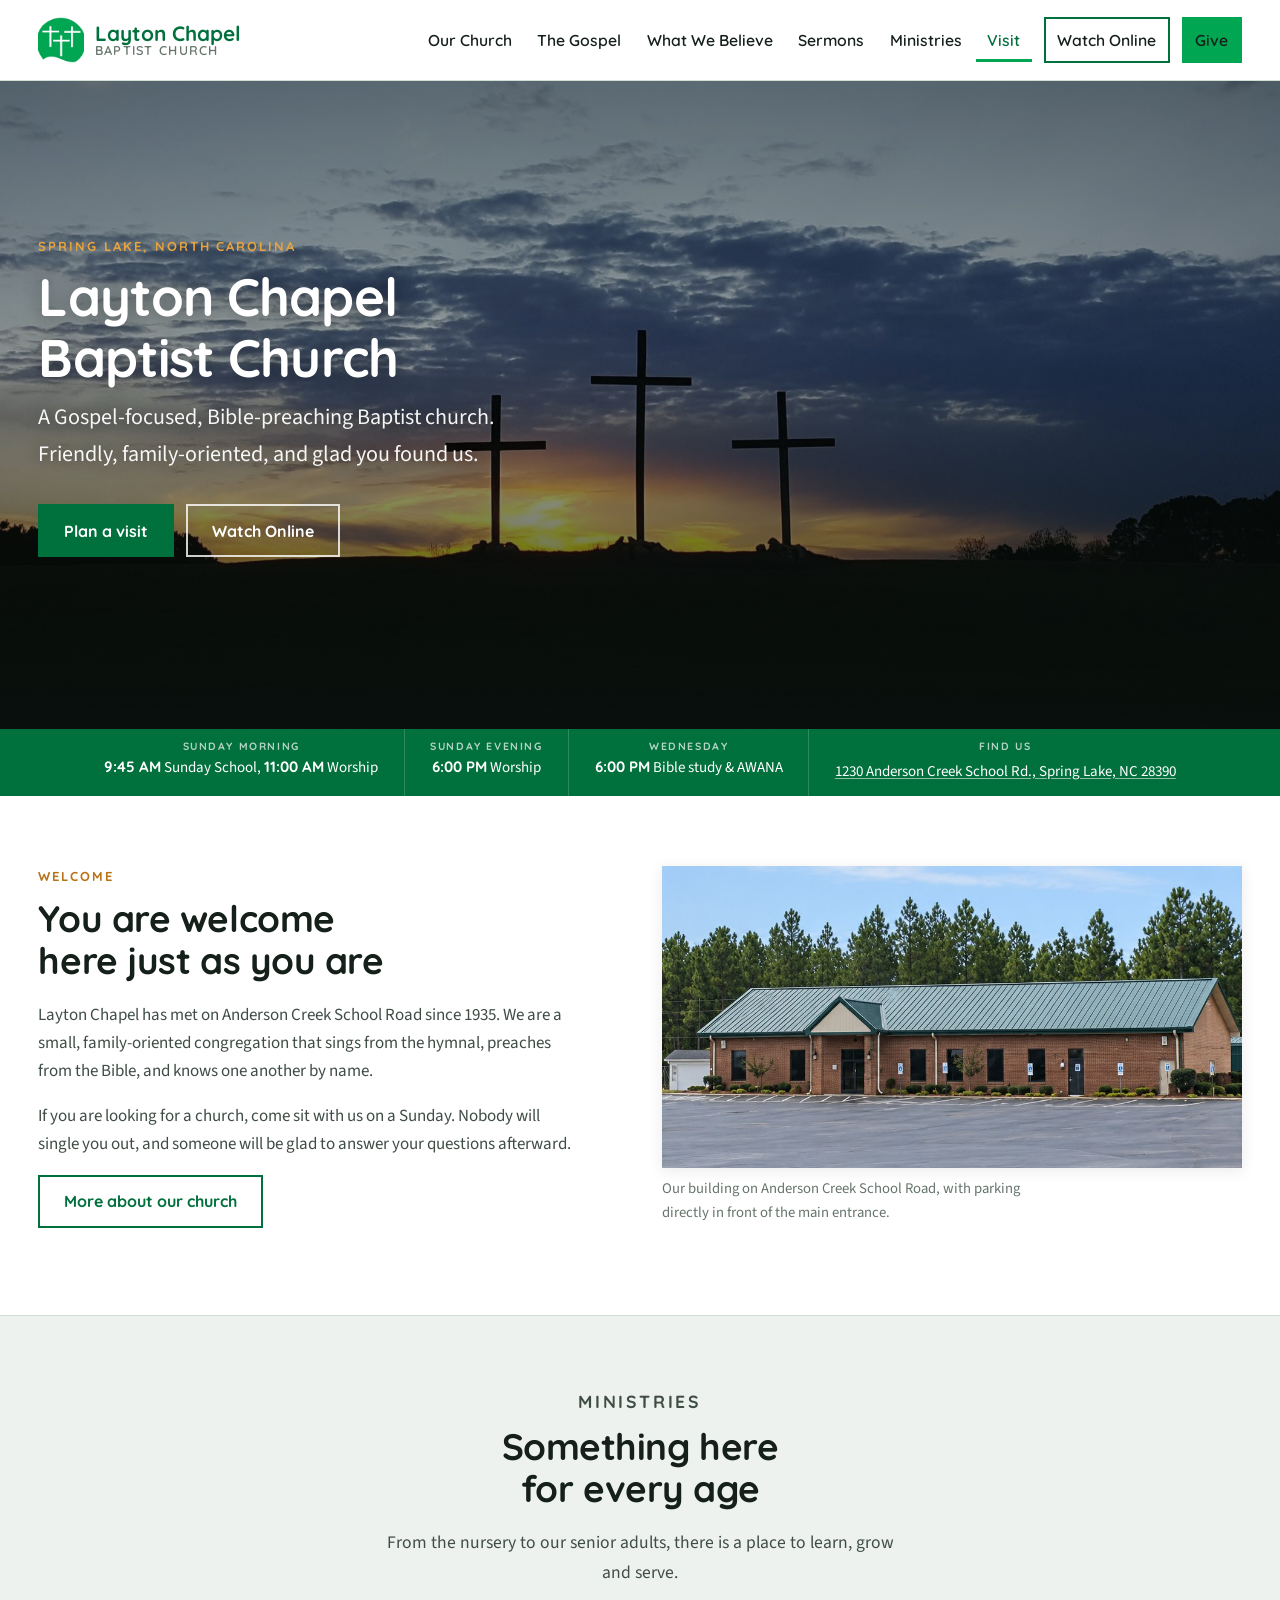
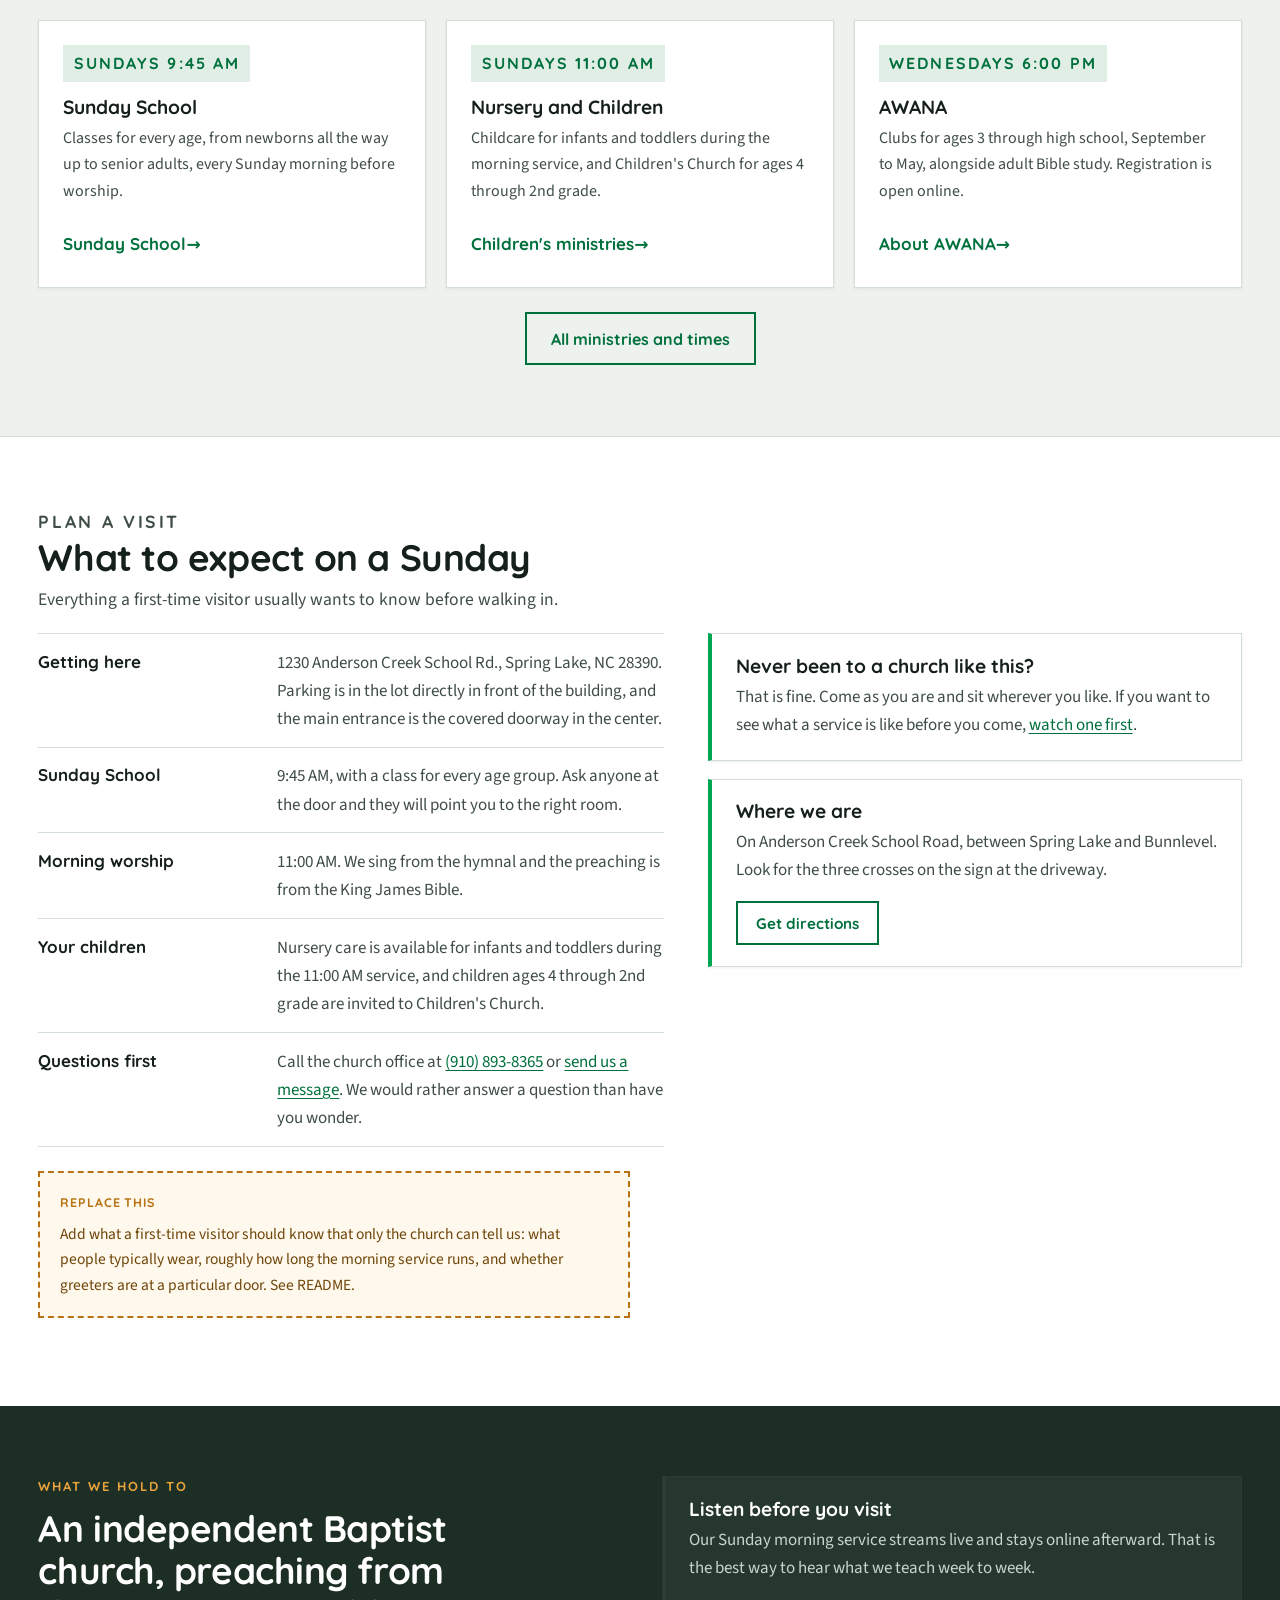
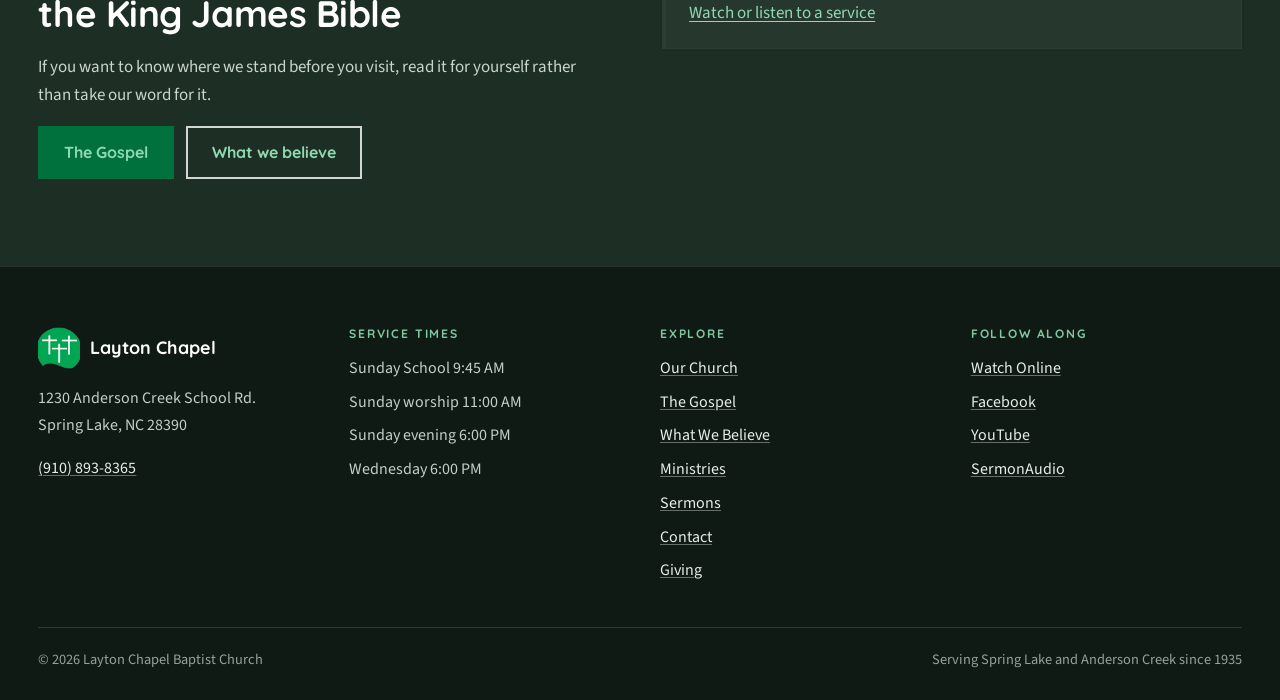
==== commit 4fab95a0: "Add AM and PM to every service time, and a mobile pass Times now carry AM or PM everywhere they appe" ====
--- a/index.html
+++ b/index.html
@@ -21,7 +21,7 @@
 <link rel="preconnect" href="https://fonts.googleapis.com">
 <link rel="preconnect" href="https://fonts.gstatic.com" crossorigin>
 <link rel="stylesheet" href="https://fonts.googleapis.com/css2?family=Quicksand:wght@500;600;700&family=Source+Sans+3:ital,wght@0,400;0,600;0,700;1,400&display=swap">
-<link rel="stylesheet" href="style.css?v=10">
+<link rel="stylesheet" href="style.css?v=16">
 <script type="application/ld+json">
 {
   "@context": "https://schema.org",
@@ -110,15 +110,15 @@
       <div class="strip-grid">
         <div class="strip-cell">
           <h3>Sunday morning</h3>
-          <p><b>9:45</b> Sunday School, <b>11:00</b> Worship</p>
+          <p><b>9:45 AM</b> Sunday School, <b>11:00 AM</b> Worship</p>
         </div>
         <div class="strip-cell">
           <h3>Sunday evening</h3>
-          <p><b>6:00</b> Worship</p>
+          <p><b>6:00 PM</b> Worship</p>
         </div>
         <div class="strip-cell">
           <h3>Wednesday</h3>
-          <p><b>6:00</b> Bible study &amp; AWANA</p>
+          <p><b>6:00 PM</b> Bible study &amp; AWANA</p>
         </div>
         <div class="strip-cell">
           <h3>Find us</h3>
@@ -204,7 +204,7 @@
           </div>
           <div class="ledger-row">
             <dt>Your children</dt>
-            <dd><p>Nursery care is available for infants and toddlers during the 11:00 service, and children ages 4 through 2nd grade are invited to Children's Church.</p></dd>
+            <dd><p>Nursery care is available for infants and toddlers during the 11:00 AM service, and children ages 4 through 2nd grade are invited to Children's Church.</p></dd>
           </div>
           <div class="ledger-row">
             <dt>Questions first</dt>
@@ -302,6 +302,6 @@
   </div>
 </footer>
 
-<script src="main.js?v=5"></script>
+<script src="main.js?v=6"></script>
 </body>
 </html>
--- a/style.css
+++ b/style.css
@@ -43,6 +43,9 @@
   --display:"Quicksand",'Trebuchet MS',system-ui,sans-serif;
   --sans:"Source Sans 3",'Segoe UI',system-ui,-apple-system,sans-serif;
 
+  /* Also the offset the full-screen mobile menu starts at, so the two can
+     never drift apart. */
+  --header-h:80px;
   --maxw:1560px;
   --maxw-doc:1140px;
   --prose:68ch;
@@ -142,6 +145,13 @@
 .btn-give:hover{background:var(--green);color:var(--white)}
 .btn-row{display:flex;flex-wrap:wrap;gap:.7rem;margin:0 0 1.05rem;max-width:none}
 .center-row{justify-content:center;margin-bottom:0}
+/* On a phone a button row is centred, and a row holding a single button gives
+   that button the full width. :only-child ignores whitespace text nodes, so
+   this needs no :has() and works everywhere. */
+@media (max-width:620px){
+  .btn-row{justify-content:center}
+  .btn-row > .btn:only-child{width:100%}
+}
 
 /* ---------- live service indicator ----------
    Same behaviour as hope-website-repo: any .watch-online link becomes a
@@ -164,7 +174,7 @@
   border-bottom:1px solid var(--line);
   position:sticky;top:0;z-index:60;
 }
-.header-inner{display:flex;align-items:center;gap:1rem;min-height:80px}
+.header-inner{display:flex;align-items:center;gap:1rem;min-height:var(--header-h)}
 
 .brand{display:flex;align-items:center;gap:.65rem;text-decoration:none;padding:.35rem 0;margin-right:auto}
 .brand-mark{width:46px;height:46px;flex:0 0 auto}
@@ -207,19 +217,36 @@
 
 @media (max-width:1150px){
   .nav-toggle{display:block}
+  /* Full screen, not a dropdown. position:fixed rather than absolute, starting
+     directly below the sticky header, so the menu owns the viewport and the
+     page behind it cannot be seen through the gaps. */
   .site-nav{
-    position:absolute;left:0;right:0;top:100%;
-    background:var(--white);border-bottom:1px solid var(--line);
-    box-shadow:var(--shadow-lg);
+    position:fixed;left:0;right:0;top:var(--header-h);bottom:0;
+    background:var(--white);
+    overflow-y:auto;overscroll-behavior:contain;
     display:none;
   }
   .site-nav.open{display:block}
-  .site-nav ul{flex-direction:column;align-items:stretch;gap:0;width:min(94%,var(--maxw));margin-inline:auto;padding:.5rem 0 1.1rem}
-  .site-nav a{min-height:52px;padding:.75rem .25rem;border-bottom:1px solid var(--line-soft);border-radius:0;font-size:1.05rem}
-  .site-nav a[aria-current="page"]{box-shadow:inset 3px 0 0 var(--green-bright);padding-left:.75rem}
-  .site-nav .nav-cta,.site-nav .nav-cta:first-of-type{margin:.85rem .25rem 0}
-  .site-nav .nav-cta a{justify-content:center;border-bottom:0;min-height:48px}
-}
+  .site-nav ul{
+    flex-direction:column;align-items:stretch;gap:0;
+    width:min(94%,var(--maxw));margin-inline:auto;padding:.75rem 0 2rem;
+  }
+  /* The divider goes on the plain nav links only. Putting border-bottom:0 on
+     the CTA buttons to cancel it also cancelled the outline button's own
+     border, which is why Watch Online had green on three sides. */
+  .site-nav li:not(.nav-cta) a{
+    min-height:52px;padding:.75rem .25rem;font-size:1.05rem;
+    border-bottom:1px solid var(--line-soft);
+  }
+  .site-nav li:not(.nav-cta) a[aria-current="page"]{
+    box-shadow:inset 3px 0 0 var(--green-bright);padding-left:.75rem;
+  }
+  .site-nav .nav-cta,.site-nav .nav-cta:first-of-type{margin:1rem .25rem 0}
+  .site-nav .nav-cta a{justify-content:center;min-height:52px}
+}
+/* The menu covers the screen, so the page behind it must not scroll under it.
+   main.js puts this class on <html> while the menu is open. */
+.nav-open,.nav-open body{overflow:hidden}
 
 /* ---------- hero ---------- */
 
@@ -280,6 +307,11 @@
     border-right:0;border-bottom:1px solid rgba(255,255,255,.18);
   }
   .strip-cell:last-child{border-bottom:0}
+  /* The address is the only tap target in the strip. Padding alone left it a
+     few pixels under 44 whenever the text happened to fit on one line, so the
+     height is asserted instead of computed from the line box. inline-flex
+     keeps the text wrappable. */
+  .strip-cell a{display:inline-flex;align-items:center;min-height:44px;padding-block:.35rem}
 }
 
 /* ---------- sections ---------- */
@@ -294,6 +326,17 @@
 .section-deep .eyebrow{color:var(--gold-light)}
 .section-deep a{color:#8FD9B0}
 .section-deep a:hover{color:#B6E9CD}
+/* A card brings its own white surface, so the dark band's text colours have to
+   stop at its edge. The rules above are descendant selectors, and without this
+   a card dropped into a dark section renders a white heading on a white card
+   and light grey body text under it. No page does that today; this is here so
+   the next one that tries does not ship broken. */
+.section-deep .card{color:var(--body)}
+.section-deep .card h2,.section-deep .card h3,.section-deep .card h4{color:var(--ink)}
+.section-deep .card p,.section-deep .card li{color:var(--body)}
+.section-deep .card a{color:var(--green)}
+.section-deep .card a:hover{color:var(--green-dark)}
+.section-deep .card .card-when{color:var(--green)}
 
 .section-head{margin-bottom:2.1rem}
 .section-head p{color:var(--body);font-size:1.1rem}
@@ -320,11 +363,26 @@
      .split-head, which then lands underneath the media instead of above
      both columns. Put the media div first in the markup instead. */
 }
+/* .split aligns items to the top, which is correct for two columns of copy.
+   A lone image is the exception: it is shorter than a column of text at most
+   widths, so a top edge leaves all the slack dumped below it. Put this on the
+   image's own grid item to centre it against the taller column instead. It
+   also does the right thing when the image is the taller of the two. */
+.split > .self-center{align-self:center}
 .split-media img{border-radius:var(--radius);box-shadow:var(--shadow)}
 .figure{margin:0}
 /* A supplied logo, not a photograph. Held to its own pixel width so it is
-   never upscaled to fill a column, and centred in whatever space is left. */
-.logo-art{max-width:min(100%,480px);margin-inline:auto}
+   never upscaled to fill a column, and centred in whatever space is left.
+   The asset is 1356px wide, so 840 is a downscale and stays crisp. It was
+   upscaled 2x from a 678px source with LANCZOS plus a light unsharp, which
+   flat colour artwork takes well; a photograph would not.
+
+   On the current AWANA layout the 840 never actually binds: .wrap caps at
+   1560px, so a split-even column tops out at 758px and that is what governs.
+   The headroom is here so a wider slot does not need another edit. To make
+   the logo bigger than 758 the column has to get more of the row, not the
+   image a bigger max-width. */
+.logo-art{max-width:min(100%,840px);margin-inline:auto}
 .figure figcaption{font-size:.92rem;color:var(--muted);margin-top:.55rem;max-width:52ch}
 
 /* ---------- layout: document page with a side rail ----------
